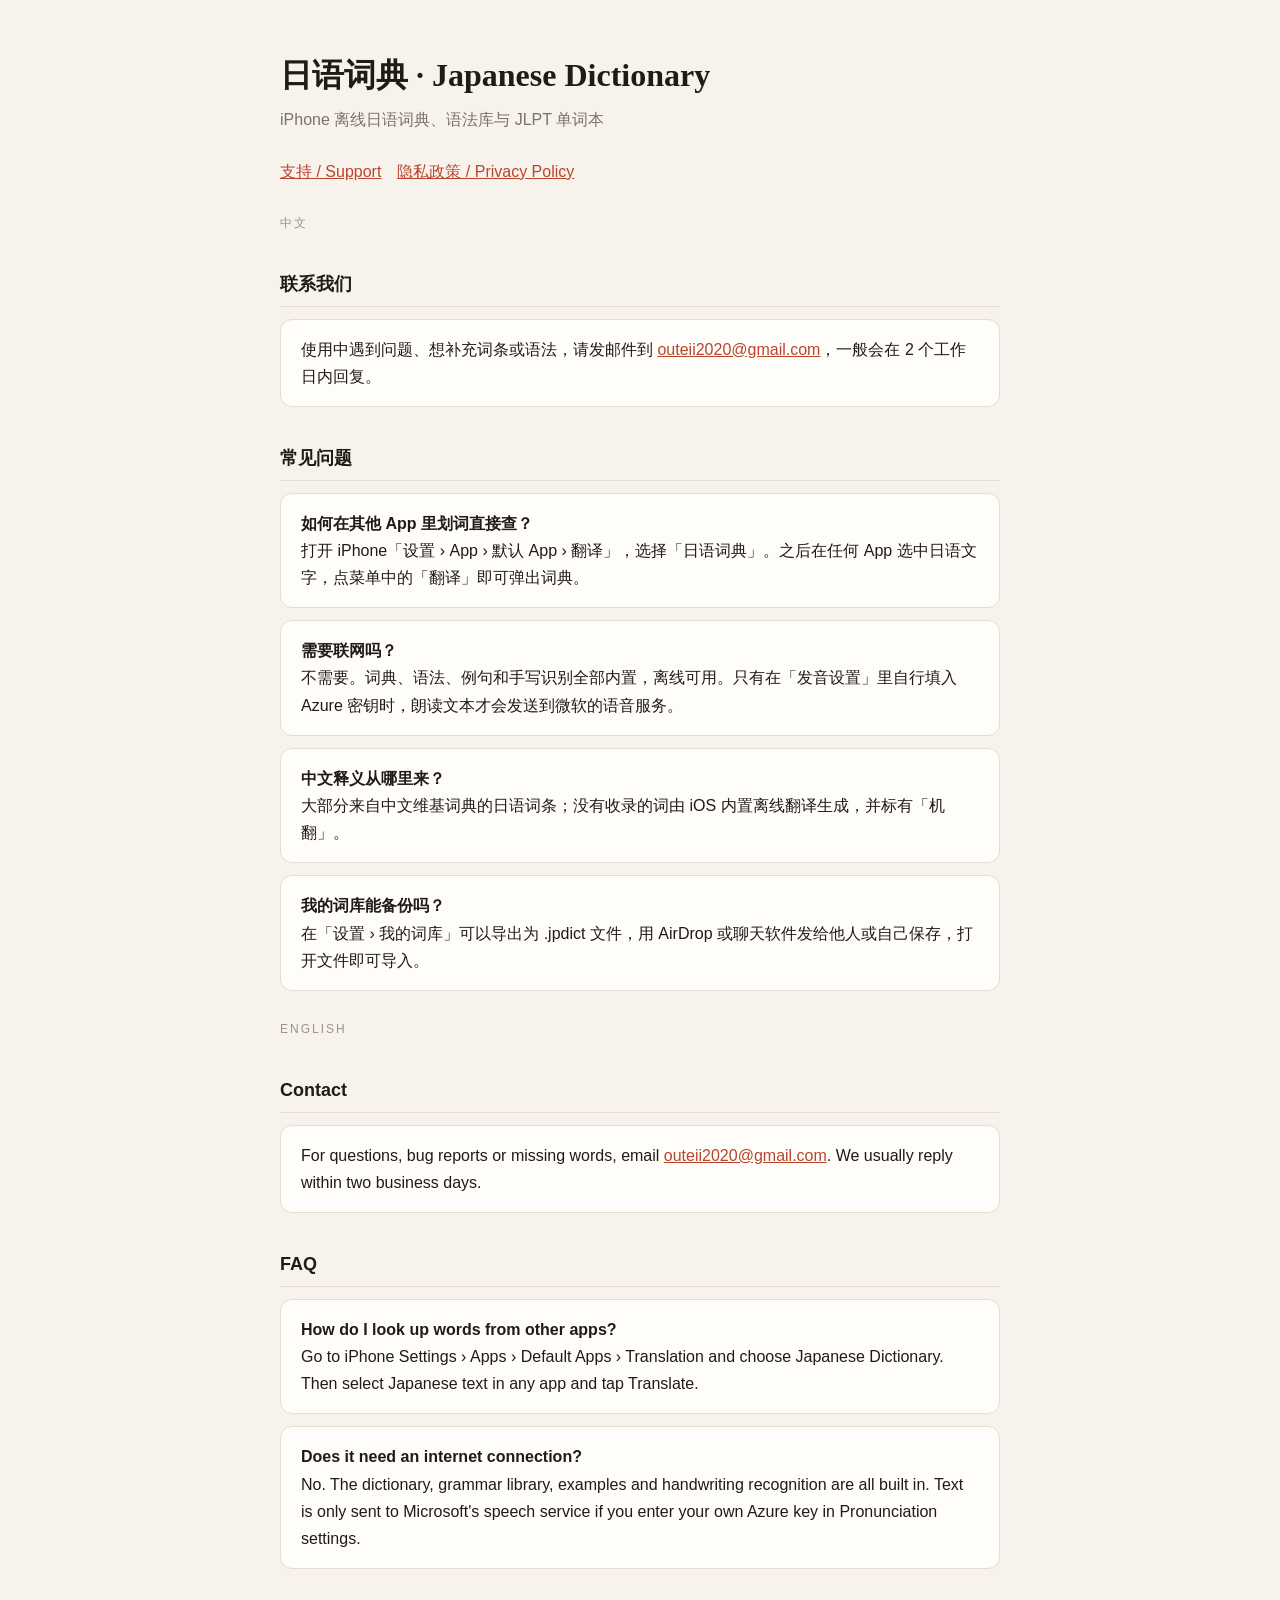
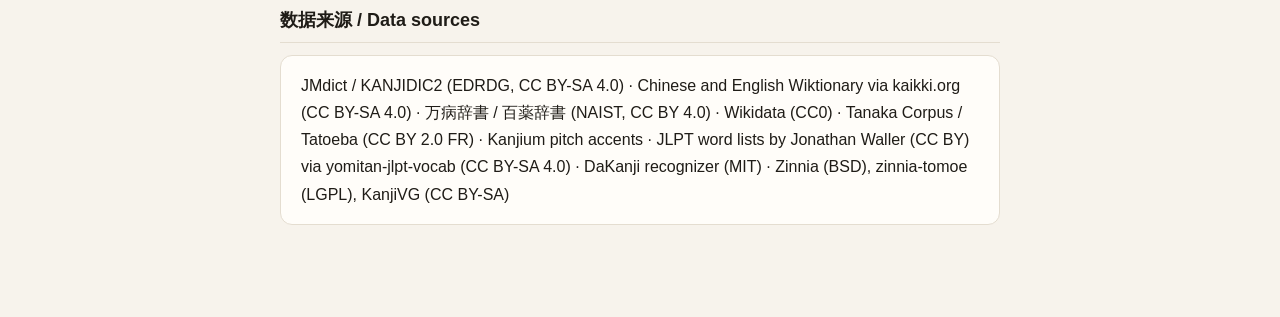
==== index.html @ fa5b2ad8 "Support and privacy pages for Japanese Dictionary Co-Authored-By: Claude Fable 5.1 <noreply@anthropi" ====
<!doctype html><html lang="zh"><head><meta charset="utf-8"><meta name="viewport" content="width=device-width,initial-scale=1"><title>日语词典 · 支持 / Japanese Dictionary Support</title><link rel="stylesheet" href="style.css"></head><body><main>
<h1>日语词典 · Japanese Dictionary</h1><p class="sub">iPhone 离线日语词典、语法库与 JLPT 单词本</p>
<nav><a href="index.html">支持 / Support</a><a href="privacy.html">隐私政策 / Privacy Policy</a></nav>
<div class="lang">中文</div>
<h2>联系我们</h2><div class="card">使用中遇到问题、想补充词条或语法，请发邮件到 <a href="mailto:outeii2020@gmail.com">outeii2020@gmail.com</a>，一般会在 2 个工作日内回复。</div>
<h2>常见问题</h2>
<div class="card"><b>如何在其他 App 里划词直接查？</b><br>打开 iPhone「设置 › App › 默认 App › 翻译」，选择「日语词典」。之后在任何 App 选中日语文字，点菜单中的「翻译」即可弹出词典。</div>
<div class="card"><b>需要联网吗？</b><br>不需要。词典、语法、例句和手写识别全部内置，离线可用。只有在「发音设置」里自行填入 Azure 密钥时，朗读文本才会发送到微软的语音服务。</div>
<div class="card"><b>中文释义从哪里来？</b><br>大部分来自中文维基词典的日语词条；没有收录的词由 iOS 内置离线翻译生成，并标有「机翻」。</div>
<div class="card"><b>我的词库能备份吗？</b><br>在「设置 › 我的词库」可以导出为 .jpdict 文件，用 AirDrop 或聊天软件发给他人或自己保存，打开文件即可导入。</div>
<div class="lang">ENGLISH</div>
<h2>Contact</h2><div class="card">For questions, bug reports or missing words, email <a href="mailto:outeii2020@gmail.com">outeii2020@gmail.com</a>. We usually reply within two business days.</div>
<h2>FAQ</h2>
<div class="card"><b>How do I look up words from other apps?</b><br>Go to iPhone Settings › Apps › Default Apps › Translation and choose Japanese Dictionary. Then select Japanese text in any app and tap Translate.</div>
<div class="card"><b>Does it need an internet connection?</b><br>No. The dictionary, grammar library, examples and handwriting recognition are all built in. Text is only sent to Microsoft's speech service if you enter your own Azure key in Pronunciation settings.</div>
<h2>数据来源 / Data sources</h2>
<div class="card">JMdict / KANJIDIC2 (EDRDG, CC BY-SA 4.0) · Chinese and English Wiktionary via kaikki.org (CC BY-SA 4.0) · 万病辞書 / 百薬辞書 (NAIST, CC BY 4.0) · Wikidata (CC0) · Tanaka Corpus / Tatoeba (CC BY 2.0 FR) · Kanjium pitch accents · JLPT word lists by Jonathan Waller (CC BY) via yomitan-jlpt-vocab (CC BY-SA 4.0) · DaKanji recognizer (MIT) · Zinnia (BSD), zinnia-tomoe (LGPL), KanjiVG (CC BY-SA)</div>
</main></body></html>
---- style.css ----
body{margin:0;background:#F7F3EC;color:#1F1C17;font-family:-apple-system,"PingFang SC","Hiragino Sans GB","Hiragino Sans",sans-serif;line-height:1.7}
main{max-width:720px;margin:0 auto;padding:48px 24px 80px}
h1{font-family:"Songti SC","Hiragino Mincho ProN",serif;font-size:32px;margin:0 0 4px}
h2{font-size:18px;margin:36px 0 8px;border-bottom:1px solid #E4DDD0;padding-bottom:6px}
.sub{color:#7A7267;margin:0 0 24px}
.card{background:#FFFDF9;border:1px solid #E4DDD0;border-radius:12px;padding:16px 20px;margin:12px 0}
a{color:#B8452C}
.lang{font-size:12px;letter-spacing:2px;color:#9C9388;margin-top:28px}
nav a{margin-right:16px}
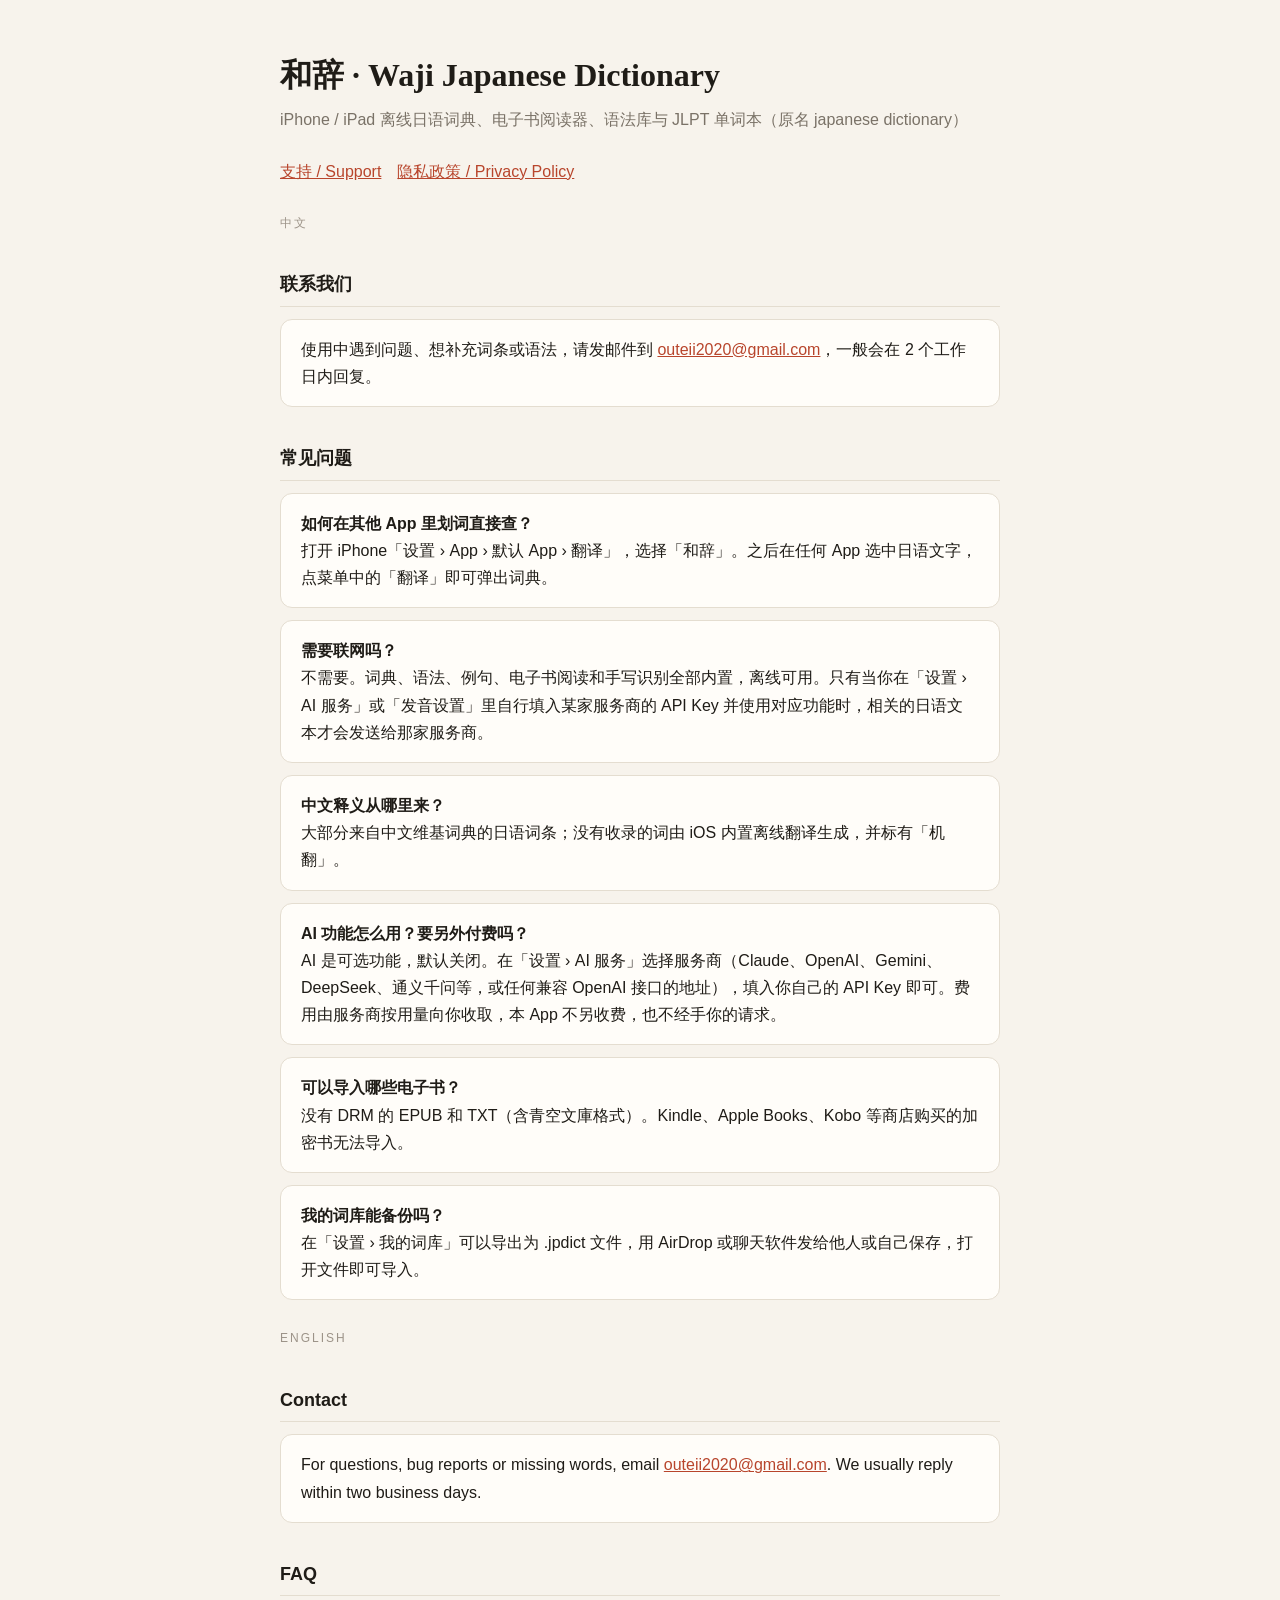
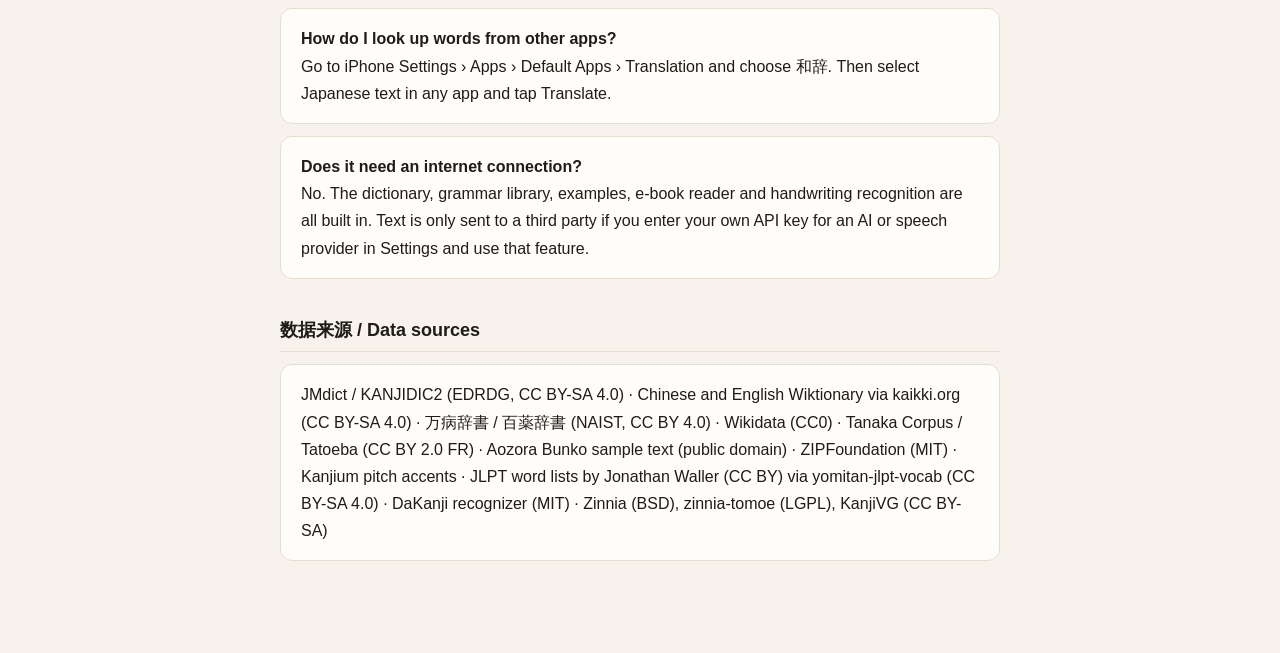
==== commit 5b8f5298: "Rename to 和辞 (Waji); describe optional AI and speech providers Co-Authored-By: Claude Fable 5.1 <nor" ====
--- a/index.html
+++ b/index.html
@@ -1,18 +1,20 @@
-<!doctype html><html lang="zh"><head><meta charset="utf-8"><meta name="viewport" content="width=device-width,initial-scale=1"><title>日语词典 · 支持 / Japanese Dictionary Support</title><link rel="stylesheet" href="style.css"></head><body><main>
-<h1>日语词典 · Japanese Dictionary</h1><p class="sub">iPhone 离线日语词典、语法库与 JLPT 单词本</p>
+<!doctype html><html lang="zh"><head><meta charset="utf-8"><meta name="viewport" content="width=device-width,initial-scale=1"><title>和辞 · 支持 / Waji Japanese Dictionary Support</title><link rel="stylesheet" href="style.css"></head><body><main>
+<h1>和辞 · Waji Japanese Dictionary</h1><p class="sub">iPhone / iPad 离线日语词典、电子书阅读器、语法库与 JLPT 单词本（原名 japanese dictionary）</p>
 <nav><a href="index.html">支持 / Support</a><a href="privacy.html">隐私政策 / Privacy Policy</a></nav>
 <div class="lang">中文</div>
 <h2>联系我们</h2><div class="card">使用中遇到问题、想补充词条或语法，请发邮件到 <a href="mailto:outeii2020@gmail.com">outeii2020@gmail.com</a>，一般会在 2 个工作日内回复。</div>
 <h2>常见问题</h2>
-<div class="card"><b>如何在其他 App 里划词直接查？</b><br>打开 iPhone「设置 › App › 默认 App › 翻译」，选择「日语词典」。之后在任何 App 选中日语文字，点菜单中的「翻译」即可弹出词典。</div>
-<div class="card"><b>需要联网吗？</b><br>不需要。词典、语法、例句和手写识别全部内置，离线可用。只有在「发音设置」里自行填入 Azure 密钥时，朗读文本才会发送到微软的语音服务。</div>
+<div class="card"><b>如何在其他 App 里划词直接查？</b><br>打开 iPhone「设置 › App › 默认 App › 翻译」，选择「和辞」。之后在任何 App 选中日语文字，点菜单中的「翻译」即可弹出词典。</div>
+<div class="card"><b>需要联网吗？</b><br>不需要。词典、语法、例句、电子书阅读和手写识别全部内置，离线可用。只有当你在「设置 › AI 服务」或「发音设置」里自行填入某家服务商的 API Key 并使用对应功能时，相关的日语文本才会发送给那家服务商。</div>
 <div class="card"><b>中文释义从哪里来？</b><br>大部分来自中文维基词典的日语词条；没有收录的词由 iOS 内置离线翻译生成，并标有「机翻」。</div>
+<div class="card"><b>AI 功能怎么用？要另外付费吗？</b><br>AI 是可选功能，默认关闭。在「设置 › AI 服务」选择服务商（Claude、OpenAI、Gemini、DeepSeek、通义千问等，或任何兼容 OpenAI 接口的地址），填入你自己的 API Key 即可。费用由服务商按用量向你收取，本 App 不另收费，也不经手你的请求。</div>
+<div class="card"><b>可以导入哪些电子书？</b><br>没有 DRM 的 EPUB 和 TXT（含青空文庫格式）。Kindle、Apple Books、Kobo 等商店购买的加密书无法导入。</div>
 <div class="card"><b>我的词库能备份吗？</b><br>在「设置 › 我的词库」可以导出为 .jpdict 文件，用 AirDrop 或聊天软件发给他人或自己保存，打开文件即可导入。</div>
 <div class="lang">ENGLISH</div>
 <h2>Contact</h2><div class="card">For questions, bug reports or missing words, email <a href="mailto:outeii2020@gmail.com">outeii2020@gmail.com</a>. We usually reply within two business days.</div>
 <h2>FAQ</h2>
-<div class="card"><b>How do I look up words from other apps?</b><br>Go to iPhone Settings › Apps › Default Apps › Translation and choose Japanese Dictionary. Then select Japanese text in any app and tap Translate.</div>
-<div class="card"><b>Does it need an internet connection?</b><br>No. The dictionary, grammar library, examples and handwriting recognition are all built in. Text is only sent to Microsoft's speech service if you enter your own Azure key in Pronunciation settings.</div>
+<div class="card"><b>How do I look up words from other apps?</b><br>Go to iPhone Settings › Apps › Default Apps › Translation and choose 和辞. Then select Japanese text in any app and tap Translate.</div>
+<div class="card"><b>Does it need an internet connection?</b><br>No. The dictionary, grammar library, examples, e-book reader and handwriting recognition are all built in. Text is only sent to a third party if you enter your own API key for an AI or speech provider in Settings and use that feature.</div>
 <h2>数据来源 / Data sources</h2>
-<div class="card">JMdict / KANJIDIC2 (EDRDG, CC BY-SA 4.0) · Chinese and English Wiktionary via kaikki.org (CC BY-SA 4.0) · 万病辞書 / 百薬辞書 (NAIST, CC BY 4.0) · Wikidata (CC0) · Tanaka Corpus / Tatoeba (CC BY 2.0 FR) · Kanjium pitch accents · JLPT word lists by Jonathan Waller (CC BY) via yomitan-jlpt-vocab (CC BY-SA 4.0) · DaKanji recognizer (MIT) · Zinnia (BSD), zinnia-tomoe (LGPL), KanjiVG (CC BY-SA)</div>
+<div class="card">JMdict / KANJIDIC2 (EDRDG, CC BY-SA 4.0) · Chinese and English Wiktionary via kaikki.org (CC BY-SA 4.0) · 万病辞書 / 百薬辞書 (NAIST, CC BY 4.0) · Wikidata (CC0) · Tanaka Corpus / Tatoeba (CC BY 2.0 FR) · Aozora Bunko sample text (public domain) · ZIPFoundation (MIT) · Kanjium pitch accents · JLPT word lists by Jonathan Waller (CC BY) via yomitan-jlpt-vocab (CC BY-SA 4.0) · DaKanji recognizer (MIT) · Zinnia (BSD), zinnia-tomoe (LGPL), KanjiVG (CC BY-SA)</div>
 </main></body></html>
